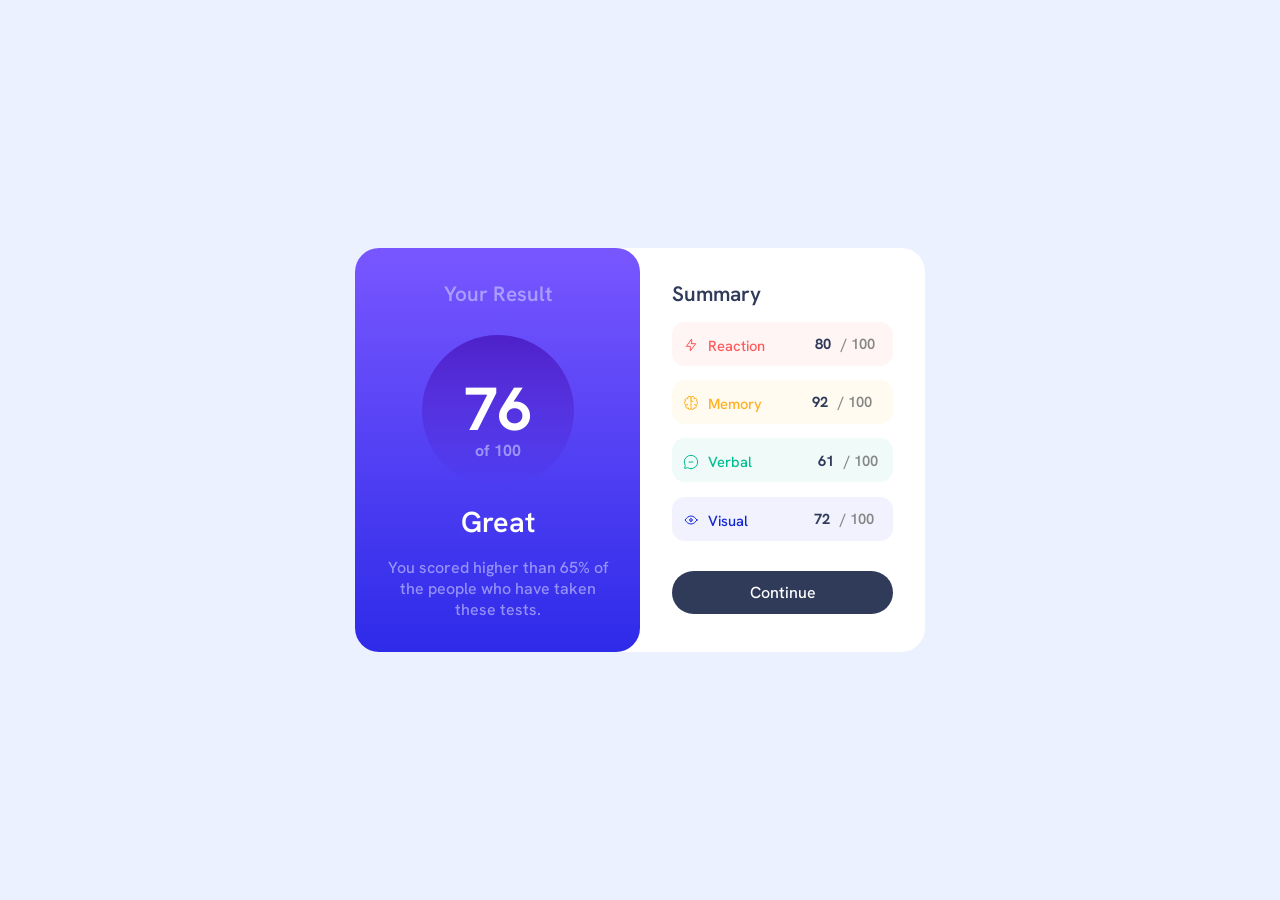
==== Results_summary_component/index.html @ 26bcd365 "Add files via upload" ====
<!DOCTYPE html>
<html lang="en">

<head>
  <meta charset="UTF-8">
  <meta name="viewport" content="width=device-width, initial-scale=1.0">
  <title>Frontend Mentor | Results summary component</title>
  <link rel="stylesheet" href="style.css">
  <link rel="preconnect" href="https://fonts.googleapis.com">
  <link rel="preconnect" href="https://fonts.gstatic.com" crossorigin>
  <link href="https://fonts.googleapis.com/css2?family=Hanken+Grotesk:ital,wght@0,100..900;1,100..900&display=swap"
    rel="stylesheet">
</head>

<body>
  <div class="card">
    <div class="card1">
      <div class="top-line">Your Result</div>
      <div class="outer">
        <div class="circle">
          <div class="score">76</div>
          <div class="outof">of 100</div>
        </div>
      </div>
      <h1>Great</h1>
      <p>You scored higher than 65% of the people who have taken these tests.</p>
    </div>
    <div class="card2">
      <div class="sum">Summary</div>
      <div class="bar red">
        <img src="icon-reaction.svg" class="icon">
        <span id="reaction">Reaction</span>
        <span class="second-part">
          <b>80 </b>
        </span>
        <div class="hundread"> / 100</div>
      </div>
      <div class="bar yel">
        <img src="icon-memory.svg" class="icon">
        <span id="memo">Memory</span>
        <span class="second-part">
          <b>92 </b>
        </span>
        <div class="hundread"> / 100</div>
      </div>
      <div class="bar gre">
        <img src="icon-verbal.svg" class="icon">
        <span id="verbal">Verbal</span>
        <span class="second-part">
          <b>61</b>
        </span>
        <div class="hundread"> / 100</div>
      </div>
      <div class="bar blu">
        <img src="icon-visual.svg" class="icon">
        <span id="visual">Visual</span>
        <span class="second-part">
          <b>72 </b>
        </span>
        <div class="hundread"> / 100</div>
      </div>
      <div class="foot">
        Continue
      </div>
    </div>
  </div>
</body>

</html>
---- Results_summary_component/style.css ----
* {
  margin: 0;
  padding: 0;
  box-sizing: border-box;
}

body {
  background-color: hsl(221, 100%, 96%);
  display: flex;
  justify-content: center;
  align-items: center;
  height: 100vh;
  font-family: "Hanken Grotesk", sans-serif;
}
.card {
  display: flex;
  max-width: 570px;
  background-color: hsl(0, 0%, 100%);
  border-radius: 1.5rem;
}
.card1 {
  background: linear-gradient(
    to bottom,
    hsl(252, 100%, 67%),
    hsl(241, 81%, 54%)
  );
  padding: 2rem;
  border-radius: 1.5rem;
  text-align: center;
  width: 100%;
}

.top-line {
  margin-bottom: 1.7rem;
  color: hsla(241, 100%, 89%, 0.644);
  font-size: 1.3rem;
  font-weight: 600;
}

.outer {
  width: 100%;
  display: flex;
  justify-content: center;
}

.circle {
  width: 9.5rem;
  height: 9.5rem;
  font-weight: 700;
  color: white;
  border-radius: 50%;
  background: linear-gradient(
    to bottom,
    hsla(256, 72%, 46%, 1),
    hsla(241, 72%, 46%, 0)
  );
  margin-bottom: 1rem;
}

.score {
  font-size: 3.8rem;
  margin-top: 2.8rem;
  line-height: 3.8rem;
}

.outof {
  color: hsla(241, 100%, 89%, 0.644);
  font-size: 1rem;
}

h1 {
  color: white;
  font-size: 1.8rem;
  font-weight: 600;
}

p {
  color: hsla(241, 100%, 89%, 0.644);
  font-weight: 500;
  margin-top: 1rem;
}

.sum {
  font-size: 1.3rem;
  font-weight: 600;
  color: hsl(224, 30%, 27%);
}

.card2 {
  padding: 2rem;
  width: 100%;
}

.bar {
  width: 100%;
  border-radius: 0.8rem;
  padding: 0.7rem;
  margin-top: 0.9rem;
}

span {
  font-size: 0.92rem;
}

.icon {
  width: 1rem;
  vertical-align: middle;
}

#reaction {
  color: rgba(255, 0, 0, 0.63);
  font-weight: 500;
  margin-left: 0.3rem;
  vertical-align: middle;
}

.second-part {
  margin-left: 2.87rem;
  color: hsl(224, 30%, 27%);
  font-weight: 400;
}

.hundread {
  display: inline-block;
  margin-left: 0.4rem;
  color: hsla(0, 0%, 48%, 0.902);
  font-weight: 600;
  font-size: 0.92rem;
}

#memo {
  color: hsl(39, 100%, 56%);
  font-weight: 500;
  margin-left: 0.3rem;
  vertical-align: middle;
}
#visual {
  color: hsl(234, 85%, 45%);
  font-weight: 500;
  margin-left: 0.3rem;
  vertical-align: middle;
  margin-right: 1rem;
}
#verbal {
  color: hsl(166, 100%, 37%);
  font-weight: 500;
  margin-left: 0.3rem;
  vertical-align: middle;
  margin-right: 1rem;
}

.foot {
  text-align: center;
  width: 100%;
  background-color: hsl(224, 30%, 27%);
  border-radius: 2rem;
  padding: 0.7rem;
  font-size: 1rem;
  margin-top: 1.9rem;
  color: white;
  font-weight: 500;
}

.foot:active {
  background: linear-gradient(
    to bottom,
    hsl(252, 100%, 67%),
    hsl(241, 81%, 54%)
  );
}

.red {
  background-color: hsla(0, 100%, 67%, 0.06);
}

.yel {
  background-color: hsla(39, 100%, 56%, 0.06);
}

.gre {
  background-color: hsl(166, 100%, 37%, 0.06);
}

.blu {
  background-color: hsl(234, 85%, 45%, 0.06);
}

@media (max-width: 440px) {
  .card {
    flex-direction: column;
    border-radius: 0px;
    height: 100%;
    width: 100%;
    font-size: 1.3rem;
  }

  .card1 {
    border-top-right-radius: 0px;
    border-top-left-radius: 0px;
    height: 45%;
    width: 100%;
  }
}
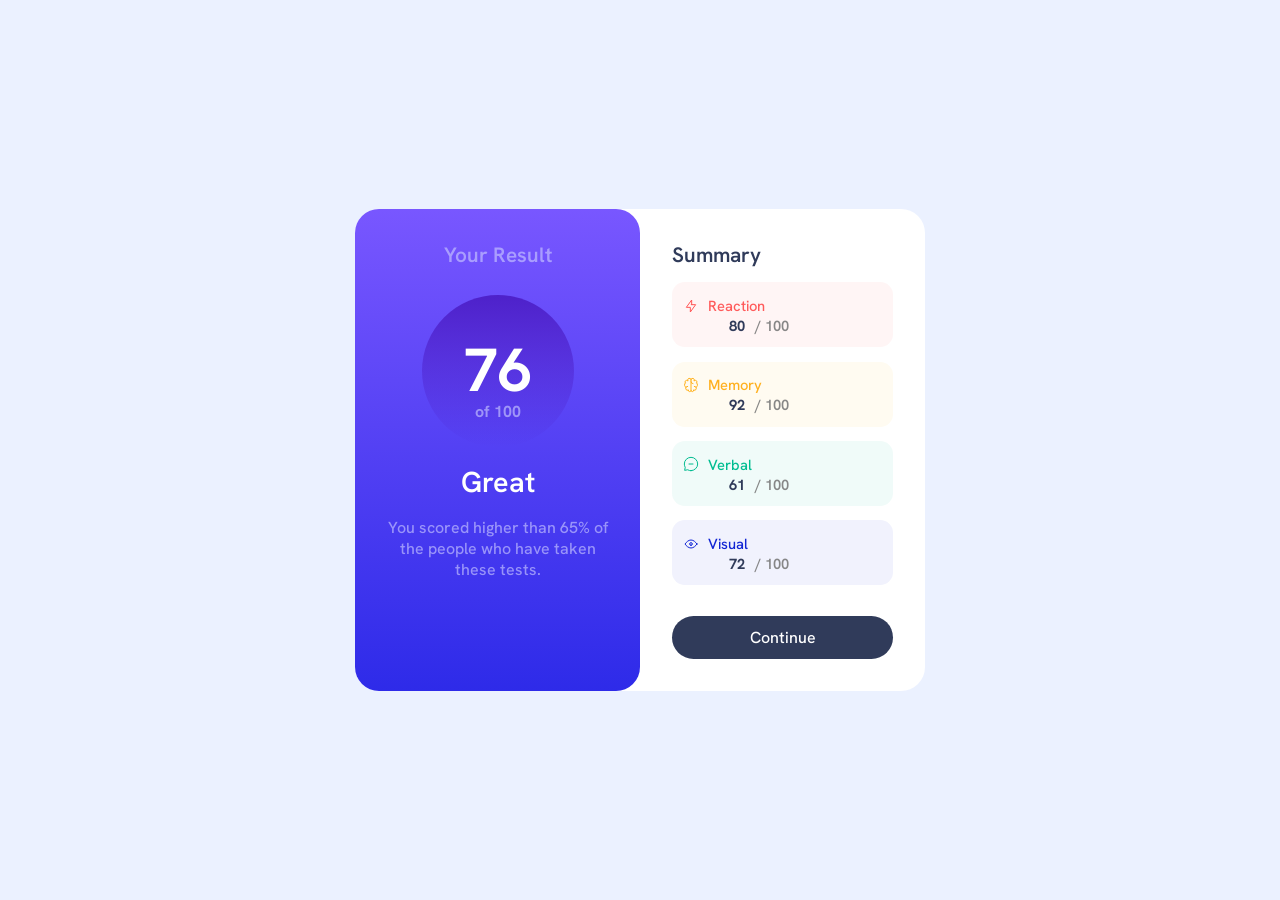
==== commit e3c39a7d: "Add summary bars for reaction, memory, verbal, and visual" ====
--- a/Results_summary_component/index.html
+++ b/Results_summary_component/index.html
@@ -28,36 +28,52 @@
     <div class="card2">
       <div class="sum">Summary</div>
       <div class="bar red">
+        <div>
         <img src="icon-reaction.svg" class="icon">
         <span id="reaction">Reaction</span>
+        </div>
+        <div>
         <span class="second-part">
           <b>80 </b>
         </span>
         <div class="hundread"> / 100</div>
+        </div>
       </div>
       <div class="bar yel">
+        <div>
         <img src="icon-memory.svg" class="icon">
         <span id="memo">Memory</span>
+        </div>
+        <div>
         <span class="second-part">
           <b>92 </b>
         </span>
         <div class="hundread"> / 100</div>
+        </div>
       </div>
       <div class="bar gre">
+        <div>
         <img src="icon-verbal.svg" class="icon">
         <span id="verbal">Verbal</span>
+        </div>
+        <div>
         <span class="second-part">
           <b>61</b>
         </span>
         <div class="hundread"> / 100</div>
+        </div>
       </div>
       <div class="bar blu">
+        <div>
         <img src="icon-visual.svg" class="icon">
         <span id="visual">Visual</span>
+        </div>
+        <div>
         <span class="second-part">
           <b>72 </b>
         </span>
         <div class="hundread"> / 100</div>
+        </div>
       </div>
       <div class="foot">
         Continue
@@ -66,4 +82,4 @@
   </div>
 </body>
 
-</html>+</html>
